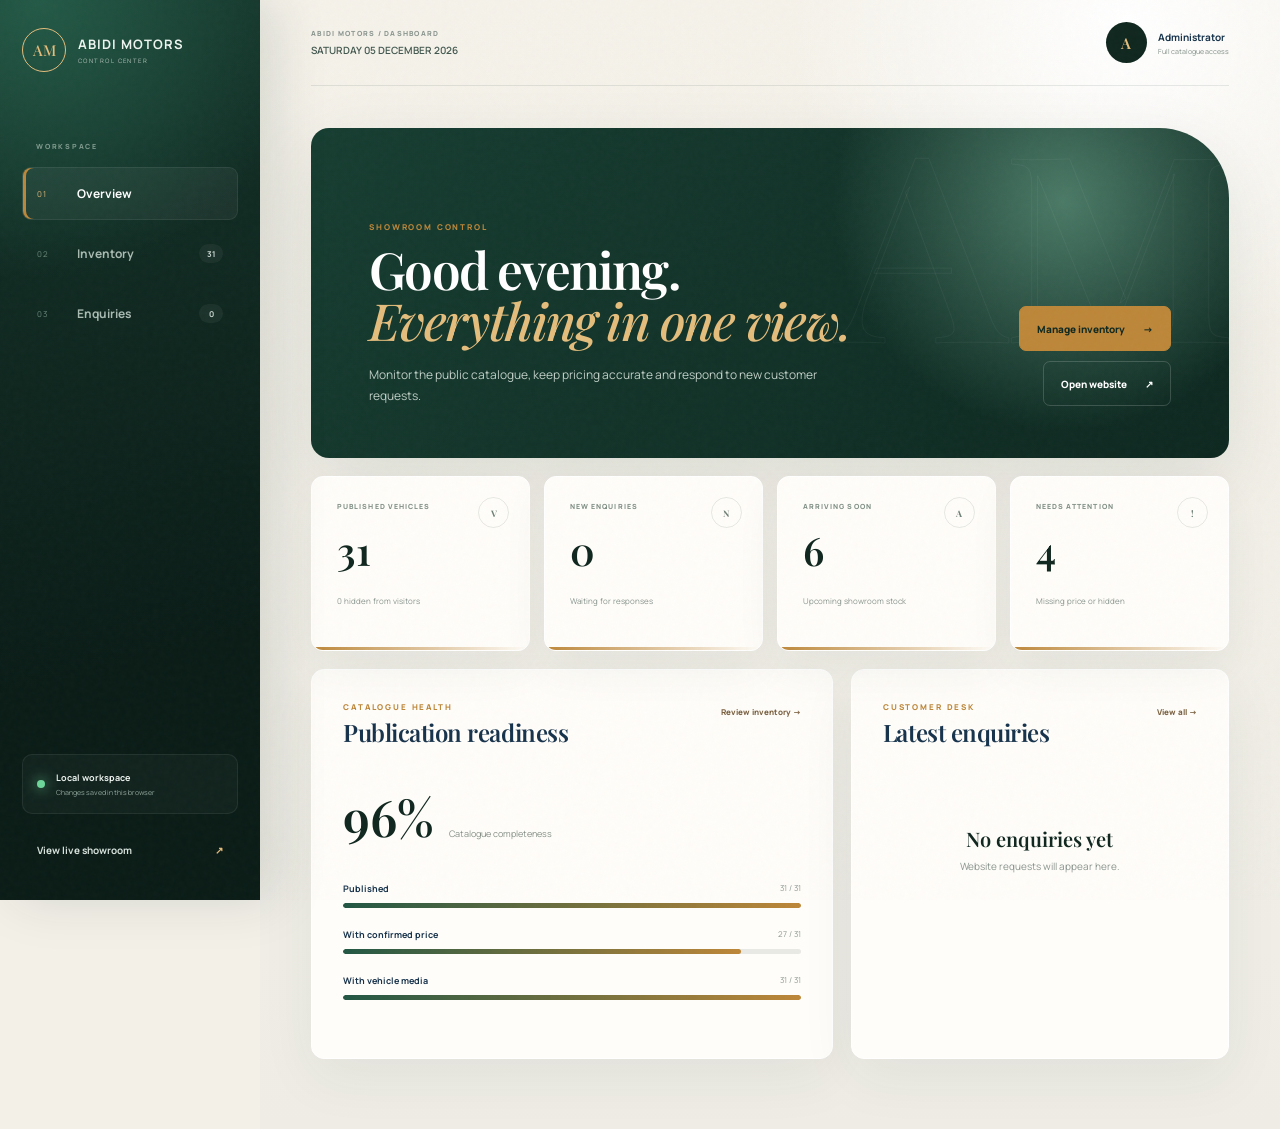
==== admin.html @ 611cca44 "Add files via upload" ====
<!doctype html>
<html lang="en">
<head>
  <meta charset="utf-8">
  <meta name="viewport" content="width=device-width,initial-scale=1,viewport-fit=cover">
  <meta name="theme-color" content="#10271f">
  <meta name="robots" content="noindex,nofollow,noarchive">
  <title>Abidi Motors — Control Center</title>
  <link rel="preconnect" href="https://fonts.googleapis.com">
  <link rel="stylesheet" href="https://fonts.googleapis.com/css2?family=Manrope:wght@400;500;600;700;800&family=Playfair+Display:wght@500;600&display=swap">
  <link rel="stylesheet" href="admin.css?v=20260910-1">
</head>
<body class="admin-body">
  <div class="admin-noise" aria-hidden="true"></div>
  <aside class="admin-sidebar" id="adminSidebar">
    <div class="sidebar-top">
      <a class="admin-brand" href="index.html" aria-label="Abidi Motors website"><span>AM</span><div><strong>ABIDI MOTORS</strong><small>CONTROL CENTER</small></div></a>
      <button class="sidebar-close" id="sidebarClose" aria-label="Close navigation">×</button>
    </div>
    <p class="nav-label">WORKSPACE</p>
    <nav class="admin-nav" aria-label="Administration">
      <button class="active" data-view="dashboard"><i>01</i><span>Overview</span></button>
      <button data-view="inventory"><i>02</i><span>Inventory</span><b id="navVehicleCount">31</b></button>
      <button data-view="enquiries"><i>03</i><span>Enquiries</span><b id="navLeadCount">0</b></button>
    </nav>
    <div class="sidebar-status"><span></span><div><b>Local workspace</b><small>Changes saved in this browser</small></div></div>
    <a class="back-site" href="index.html" target="_blank">View live showroom <span>↗</span></a>
  </aside>

  <main class="admin-main">
    <header class="admin-topbar">
      <div class="topbar-start"><button class="menu-button" id="menuButton" aria-label="Open navigation">☰</button><div><small>ABIDI MOTORS / <span id="currentSection">OVERVIEW</span></small><strong id="todayLabel"></strong></div></div>
      <div class="admin-user"><span>A</span><div><b>Administrator</b><small>Full catalogue access</small></div></div>
    </header>

    <section class="admin-view active" id="dashboardView" data-admin-view="dashboard">
      <div class="dashboard-hero">
        <div><p class="admin-eyebrow">SHOWROOM CONTROL</p><h1>Good <span id="dayPeriod">morning</span>.<br><em>Everything in one view.</em></h1><p>Monitor the public catalogue, keep pricing accurate and respond to new customer requests.</p></div>
        <div class="hero-actions"><button class="admin-button primary" data-go-view="inventory">Manage inventory <span>→</span></button><a class="admin-button ghost" href="index.html" target="_blank">Open website <span>↗</span></a></div>
      </div>

      <div class="metric-grid">
        <article><div class="metric-icon">V</div><small>PUBLISHED VEHICLES</small><strong id="activeMetric">0</strong><span id="activeMetricNote">Live in the catalogue</span></article>
        <article><div class="metric-icon">N</div><small>NEW ENQUIRIES</small><strong id="leadMetric">0</strong><span id="leadMetricNote">Waiting for response</span></article>
        <article><div class="metric-icon">A</div><small>ARRIVING SOON</small><strong id="arrivingMetric">0</strong><span>Upcoming showroom stock</span></article>
        <article><div class="metric-icon">!</div><small>NEEDS ATTENTION</small><strong id="attentionMetric">0</strong><span>Missing price or hidden</span></article>
      </div>

      <div class="dashboard-grid">
        <section class="admin-panel health-panel">
          <div class="panel-heading"><div><p class="admin-eyebrow">CATALOGUE HEALTH</p><h2>Publication readiness</h2></div><button class="text-action" data-go-view="inventory">Review inventory →</button></div>
          <div class="health-score"><strong id="healthScore">100%</strong><span>Catalogue completeness</span></div>
          <div class="health-bars">
            <div><span><b>Published</b><small id="publishedSummary"></small></span><i><b id="publishedBar"></b></i></div>
            <div><span><b>With confirmed price</b><small id="pricedSummary"></small></span><i><b id="pricedBar"></b></i></div>
            <div><span><b>With vehicle media</b><small id="mediaSummary"></small></span><i><b id="mediaBar"></b></i></div>
          </div>
        </section>
        <section class="admin-panel recent-panel">
          <div class="panel-heading"><div><p class="admin-eyebrow">CUSTOMER DESK</p><h2>Latest enquiries</h2></div><button class="text-action" data-go-view="enquiries">View all →</button></div>
          <div id="recentLeads" class="recent-leads"></div>
        </section>
      </div>
    </section>

    <section class="admin-view" id="inventoryView" data-admin-view="inventory" hidden>
      <div class="view-heading"><div><p class="admin-eyebrow">CATALOGUE / 2026</p><h1>Vehicle inventory</h1><p>Update commercial information without changing the approved model list.</p></div><div class="view-actions"><button class="admin-button ghost dark" id="exportInventory">Export JSON</button><button class="admin-button primary" id="resetInventory">Restore catalogue</button></div></div>
      <section class="admin-panel inventory-panel">
        <div class="inventory-tools">
          <label class="admin-search"><span>⌕</span><input id="adminSearch" type="search" placeholder="Search brand or model…"></label>
          <select id="adminStatusFilter" aria-label="Filter by status"><option value="all">All statuses</option><option>In stock</option><option>Arriving</option><option>On request</option><option>Reserved</option><option>Sold</option></select>
          <select id="adminVisibilityFilter" aria-label="Filter by visibility"><option value="all">All visibility</option><option value="published">Published</option><option value="hidden">Hidden</option></select>
        </div>
        <div class="table-meta"><span id="inventoryResultCount">31 vehicles</span><small>The approved catalogue is protected: brand and model names cannot be deleted here.</small></div>
        <div class="table-wrap">
          <table class="inventory-table"><thead><tr><th>VEHICLE</th><th>PRICE</th><th>STATUS</th><th>VISIBILITY</th><th>FEATURED</th><th><span class="sr-only">Actions</span></th></tr></thead><tbody id="adminRows"></tbody></table>
        </div>
        <div class="empty-state" id="inventoryEmpty" hidden><b>No vehicles found</b><span>Try changing your search or filters.</span></div>
      </section>
    </section>

    <section class="admin-view" id="enquiriesView" data-admin-view="enquiries" hidden>
      <div class="view-heading"><div><p class="admin-eyebrow">CUSTOMER RELATIONS</p><h1>Sales enquiries</h1><p>Review requests captured by the website and continue the conversation on WhatsApp.</p></div><div class="view-actions"><button class="admin-button ghost dark" id="exportLeads">Export enquiries</button></div></div>
      <section class="admin-panel leads-panel">
        <div class="inventory-tools lead-tools">
          <label class="admin-search"><span>⌕</span><input id="leadSearch" type="search" placeholder="Search name, phone or vehicle…"></label>
          <select id="leadStatusFilter" aria-label="Filter enquiry status"><option value="all">All enquiries</option><option>New</option><option>Contacted</option><option>Qualified</option><option>Closed</option></select>
        </div>
        <div class="lead-grid" id="leadGrid"></div>
        <div class="empty-state" id="leadEmpty" hidden><b>No enquiries yet</b><span>New contact-form requests will appear here automatically.</span></div>
      </section>
    </section>
  </main>

  <dialog id="editDialog" class="admin-dialog edit-dialog">
    <form id="editForm">
      <button type="button" class="dialog-close" data-close-dialog aria-label="Close">×</button>
      <div class="editor-preview"><img id="editPhoto" alt=""><span id="editPreviewStatus"></span></div>
      <div class="editor-fields">
        <p class="admin-eyebrow">INVENTORY EDITOR</p><h2 id="editTitle">Edit vehicle</h2><p class="dialog-intro">Update the information customers see in the public collection.</p><input type="hidden" name="id">
        <div class="form-row"><label>Brand<input name="brand" readonly></label><label>Model / trim<input name="model" readonly></label></div>
        <div class="form-row"><label>Display price (M)<input name="price" type="number" min="0" inputmode="numeric" placeholder="Leave empty for on request"></label><label>Status<select name="status"><option>In stock</option><option>Arriving</option><option>On request</option><option>Reserved</option><option>Sold</option></select></label></div>
        <div class="switch-row"><label><input type="checkbox" name="published"><span></span><div><b>Published</b><small>Visible in the public catalogue</small></div></label><label><input type="checkbox" name="featured"><span></span><div><b>Featured</b><small>Prioritized in catalogue sorting</small></div></label></div>
        <div class="dialog-actions"><button type="button" class="admin-button ghost dark" data-close-dialog>Cancel</button><button class="admin-button primary" type="submit">Save changes</button></div><p id="saveStatus" class="save-status" role="status"></p>
      </div>
    </form>
  </dialog>

  <dialog id="leadDialog" class="admin-dialog lead-dialog"><div id="leadDialogContent"></div></dialog>
  <div class="admin-toast" id="adminToast" role="status" aria-live="polite"></div>
  <div class="sidebar-backdrop" id="sidebarBackdrop"></div>
  <script src="data.js"></script><script src="admin.js?v=20260910-1"></script>
</body>
</html>
---- admin.css ----
:root{
  --forest:#10271f;--forest-2:#173d31;--forest-3:#235845;--paper:#f3f0e8;--paper-2:#e8e6df;
  --white:#fffdf8;--ink:#17334c;--muted:#728078;--gold:#bd8739;--gold-soft:#e4bd7c;
  --line:#19382d1a;--danger:#a3483e;--shadow:0 24px 70px #17352b18;--sidebar:260px;
}
*{box-sizing:border-box}
html{scroll-behavior:smooth}
body{margin:0;font-family:Manrope,Arial,sans-serif;color:var(--ink);background:var(--paper);-webkit-font-smoothing:antialiased}
button,input,select,textarea{font:inherit}button,a{tap-highlight-color:transparent}button{cursor:pointer}a{color:inherit;text-decoration:none}
[hidden]{display:none!important}.sr-only{position:absolute;width:1px;height:1px;padding:0;margin:-1px;overflow:hidden;clip:rect(0,0,0,0);white-space:nowrap;border:0}
.admin-noise{position:fixed;z-index:100;inset:0;pointer-events:none;opacity:.025;background-image:url("data:image/svg+xml,%3Csvg viewBox='0 0 180 180' xmlns='http://www.w3.org/2000/svg'%3E%3Cfilter id='n'%3E%3CfeTurbulence type='fractalNoise' baseFrequency='.9' numOctaves='4' stitchTiles='stitchTiles'/%3E%3C/filter%3E%3Crect width='100%25' height='100%25' filter='url(%23n)'/%3E%3C/svg%3E")}

.admin-sidebar{position:fixed;z-index:50;inset:0 auto 0 0;width:var(--sidebar);padding:28px 22px;display:flex;flex-direction:column;color:#eef4f0;background:radial-gradient(circle at 15% 0,#245a47 0,transparent 30%),linear-gradient(165deg,#143329,#0b1c17 72%);box-shadow:15px 0 50px #10271f20}
.sidebar-top{display:flex;align-items:center;justify-content:space-between}.admin-brand{display:flex;align-items:center;gap:12px}.admin-brand>span{width:44px;height:44px;display:grid;place-items:center;border:1px solid var(--gold-soft);border-radius:50%;color:var(--gold-soft);font:500 15px 'Playfair Display',Georgia,serif}.admin-brand strong,.admin-brand small{display:block}.admin-brand strong{font-size:13px;letter-spacing:.08em}.admin-brand small{margin-top:4px;color:#b8c5be;font-size:6px;letter-spacing:.24em}.sidebar-close{display:none;border:0;background:transparent;color:#fff;font-size:27px}
.nav-label{margin:70px 14px 16px;color:#7f9a8e;font-size:7px;font-weight:800;letter-spacing:.25em}.admin-nav{display:grid;gap:7px}.admin-nav button{min-height:53px;padding:0 14px;display:grid;grid-template-columns:32px 1fr auto;align-items:center;gap:8px;border:1px solid transparent;border-radius:9px;background:transparent;color:#a9bbb2;text-align:left;transition:.25s}.admin-nav button i{color:#6d8b7e;font-size:8px;font-style:normal;letter-spacing:.12em}.admin-nav button span{font-size:12px;font-weight:700}.admin-nav button b{min-width:24px;padding:4px 7px;border-radius:20px;background:#ffffff0d;color:#cbd8d1;font-size:8px;text-align:center}.admin-nav button:hover{background:#ffffff09;color:#fff}.admin-nav button.active{border-color:#ffffff12;background:#ffffff0d;color:#fff;box-shadow:inset 3px 0 var(--gold)}.admin-nav button.active i{color:var(--gold-soft)}.admin-nav button.active b{background:var(--gold);color:#10271f}
.sidebar-status{margin-top:auto;padding:16px 14px;display:flex;align-items:center;gap:11px;border:1px solid #ffffff12;border-radius:10px;background:#ffffff08}.sidebar-status>span{width:8px;height:8px;border-radius:50%;background:#6ed69a;box-shadow:0 0 14px #6ed69a}.sidebar-status b,.sidebar-status small{display:block}.sidebar-status b{font-size:9px}.sidebar-status small{margin-top:4px;color:#91a69c;font-size:7px}.back-site{margin-top:14px;padding:15px;display:flex;justify-content:space-between;color:#d7e2dc;font-size:10px;font-weight:700}.back-site span{color:var(--gold-soft)}

.admin-main{min-height:100vh;margin-left:var(--sidebar);padding:0 clamp(25px,4vw,64px) 70px;background:radial-gradient(circle at 85% 2%,#fff 0,transparent 24%),linear-gradient(#f5f2ea,#eeece5)}
.admin-topbar{height:86px;display:flex;align-items:center;justify-content:space-between;border-bottom:1px solid var(--line)}.topbar-start{display:flex;align-items:center;gap:14px}.topbar-start small,.topbar-start strong{display:block}.topbar-start small{color:#8b968f;font-size:7px;font-weight:800;letter-spacing:.18em}.topbar-start strong{margin-top:5px;color:#42584f;font-size:10px;font-weight:600}.menu-button{display:none;width:44px;height:44px;border:1px solid var(--line);border-radius:8px;background:#fff;color:var(--forest);font-size:20px}.admin-user{display:flex;align-items:center;gap:11px}.admin-user>span{width:41px;height:41px;display:grid;place-items:center;border-radius:50%;background:var(--forest);color:var(--gold-soft);font:600 15px 'Playfair Display',Georgia,serif}.admin-user b,.admin-user small{display:block}.admin-user b{font-size:10px}.admin-user small{margin-top:3px;color:#829087;font-size:7px}

.admin-view{padding-top:42px;animation:viewIn .42s ease both}.admin-view h1{margin:0;font:600 clamp(38px,4vw,62px)/1 'Playfair Display',Georgia,serif;letter-spacing:-.035em}.admin-view h2{margin:7px 0 0;font:600 24px/1.1 'Playfair Display',Georgia,serif;letter-spacing:-.02em}.admin-eyebrow{margin:0;color:var(--gold);font-size:8px;font-weight:800;letter-spacing:.23em}.dashboard-hero{min-height:330px;padding:52px 58px;display:flex;align-items:flex-end;justify-content:space-between;gap:40px;overflow:hidden;position:relative;border-radius:18px 70px 18px 18px;color:#fff;background:radial-gradient(circle at 82% 22%,#4b7a67 0,transparent 29%),linear-gradient(135deg,#173d31,#0e2820);box-shadow:var(--shadow)}.dashboard-hero:after{content:"AM";position:absolute;right:-1%;top:-20%;color:transparent;-webkit-text-stroke:1px #ffffff0c;font:600 260px 'Playfair Display',Georgia,serif}.dashboard-hero>div{position:relative;z-index:1}.dashboard-hero h1{margin:12px 0 18px}.dashboard-hero h1 em{color:var(--gold-soft);font-weight:500}.dashboard-hero p:not(.admin-eyebrow){max-width:600px;margin:0;color:#bfcec6;font-size:12px;line-height:1.75}.hero-actions,.view-actions{display:flex;gap:10px;flex-wrap:wrap}.hero-actions{justify-content:flex-end}
.admin-button{min-height:45px;padding:0 17px;display:inline-flex;align-items:center;justify-content:center;gap:18px;border:1px solid transparent;border-radius:7px;background:transparent;font-size:10px;font-weight:800;white-space:nowrap}.admin-button.primary{border-color:var(--gold);background:var(--gold);color:#12291f}.admin-button.primary:hover{background:#d39d4d}.admin-button.ghost{border-color:#ffffff2b;color:#fff}.admin-button.ghost:hover{background:#ffffff0c}.admin-button.ghost.dark{border-color:var(--line);background:#fff;color:var(--ink)}.admin-button.ghost.dark:hover{border-color:#bd873970}

.metric-grid{margin-top:18px;display:grid;grid-template-columns:repeat(4,1fr);gap:14px}.metric-grid article{min-height:175px;padding:25px;position:relative;overflow:hidden;border:1px solid #fff;border-radius:12px;background:#fffdf9;box-shadow:0 16px 45px #223d3210}.metric-grid article:after{content:"";position:absolute;left:0;right:0;bottom:0;height:3px;background:linear-gradient(90deg,var(--gold),transparent)}.metric-icon{position:absolute;right:20px;top:20px;width:31px;height:31px;display:grid;place-items:center;border:1px solid var(--line);border-radius:50%;color:#6e8077;font:700 9px 'Playfair Display',Georgia,serif}.metric-grid small{display:block;color:#819087;font-size:7px;font-weight:800;letter-spacing:.15em}.metric-grid strong{display:block;margin:20px 0 17px;color:var(--forest);font:600 39px/1 'Playfair Display',Georgia,serif}.metric-grid span{color:#88948e;font-size:8px}

.dashboard-grid{margin-top:18px;display:grid;grid-template-columns:1.16fr .84fr;gap:18px}.admin-panel{border:1px solid #fff;border-radius:13px;background:#fffdf9;box-shadow:0 18px 55px #20392f10}.health-panel,.recent-panel{min-height:390px;padding:31px}.panel-heading{display:flex;align-items:start;justify-content:space-between;gap:20px}.text-action{padding:5px 0;border:0;background:none;color:#7b6141;font-size:8px;font-weight:800}.health-score{margin:38px 0 32px;display:flex;align-items:baseline;gap:15px}.health-score strong{color:var(--forest);font:600 50px 'Playfair Display',Georgia,serif}.health-score span{color:#859087;font-size:9px}.health-bars{display:grid;gap:20px}.health-bars>div>span{display:flex;justify-content:space-between;margin-bottom:8px}.health-bars b{font-size:9px}.health-bars small{color:#8c9791;font-size:8px}.health-bars i{height:5px;display:block;overflow:hidden;border-radius:9px;background:#e8e9e5}.health-bars i b{height:100%;display:block;border-radius:9px;background:linear-gradient(90deg,var(--forest-3),var(--gold));transition:width .5s ease}
.recent-leads{margin-top:25px;display:grid}.recent-lead{padding:15px 0;display:grid;grid-template-columns:37px 1fr auto;align-items:center;gap:12px;border-top:1px solid var(--line)}.recent-lead:first-child{border-top:0}.recent-lead>span{width:37px;height:37px;display:grid;place-items:center;border-radius:50%;background:#e6ebe7;color:var(--forest);font-size:10px;font-weight:800}.recent-lead b,.recent-lead small{display:block}.recent-lead b{font-size:10px}.recent-lead small{margin-top:4px;color:#89958e;font-size:8px}.recent-lead button{border:0;background:none;color:var(--gold);font-size:15px}.recent-empty{padding:55px 20px;text-align:center;color:#8a958f;font-size:10px}.recent-empty b{display:block;margin-bottom:7px;color:var(--forest);font:600 20px 'Playfair Display',Georgia,serif}

.view-heading{min-height:155px;display:flex;align-items:flex-end;justify-content:space-between;gap:40px}.view-heading>div>p:not(.admin-eyebrow){margin:14px 0 0;color:#75837b;font-size:11px}.inventory-panel,.leads-panel{margin-top:28px;overflow:hidden}.inventory-tools{padding:18px;display:grid;grid-template-columns:minmax(300px,1fr) 190px 190px;gap:10px;border-bottom:1px solid var(--line);background:#f9f7f1}.inventory-tools input,.inventory-tools select{width:100%;height:48px;border:1px solid var(--line);border-radius:7px;background:#fff;color:var(--ink);outline:none;font-size:11px}.inventory-tools input:focus,.inventory-tools select:focus{border-color:#bd873980;box-shadow:0 0 0 3px #bd873912}.inventory-tools select{padding:0 13px}.admin-search{position:relative}.admin-search span{position:absolute;z-index:1;left:15px;top:9px;color:var(--gold);font-size:21px}.admin-search input{padding:0 14px 0 43px}.table-meta{padding:14px 20px;display:flex;justify-content:space-between;color:#7f8d85;font-size:9px}.table-meta span{color:var(--forest);font-weight:800}.table-wrap{overflow:auto}.inventory-table{width:100%;border-collapse:collapse}.inventory-table th,.inventory-table td{padding:15px 20px;border-top:1px solid var(--line);text-align:left;white-space:nowrap}.inventory-table th{color:#8a958f;background:#fcfaf5;font-size:7px;letter-spacing:.14em}.vehicle-cell{display:flex;align-items:center;gap:13px}.vehicle-thumb{width:76px;aspect-ratio:16/10;object-fit:cover;border-radius:7px;background:#e9ebe7}.vehicle-cell b,.vehicle-cell small{display:block}.vehicle-cell b{font-size:10px}.vehicle-cell small{margin-top:4px;color:#8a968f;font-size:8px}.price-cell b{display:block;color:var(--forest);font:600 16px 'Playfair Display',Georgia,serif}.price-cell small{color:#909b95;font-size:7px}.status-pill,.visibility-pill,.feature-pill{display:inline-flex;align-items:center;gap:6px;min-height:26px;padding:0 9px;border-radius:20px;font-size:7px;font-weight:800;text-transform:uppercase;letter-spacing:.08em}.status-pill{background:#edf0ec;color:#456257}.status-pill.arriving{background:#f5ead9;color:#966728}.status-pill.on-request{background:#e8edf0;color:#537080}.status-pill.sold,.status-pill.reserved{background:#eee5e3;color:#845049}.visibility-pill{color:#2e7252;background:#e1f0e7}.visibility-pill:before{content:"";width:5px;height:5px;border-radius:50%;background:#43a170}.visibility-pill.hidden{color:#7d8882;background:#eceeeb}.visibility-pill.hidden:before{background:#9ba39f}.feature-pill{color:#8a5d1f;background:#f5e7ce}.feature-pill.off{color:#939c97;background:#f0f1ef}.row-edit{min-height:37px;padding:0 13px;border:1px solid var(--line);border-radius:6px;background:#fff;color:var(--forest);font-size:8px;font-weight:800}.row-edit:hover{border-color:#bd873980;color:#99671f}.empty-state{padding:80px 20px;text-align:center}.empty-state b,.empty-state span{display:block}.empty-state b{font:600 25px 'Playfair Display',Georgia,serif}.empty-state span{margin-top:7px;color:#829087;font-size:10px}

.lead-tools{grid-template-columns:minmax(300px,1fr) 210px}.lead-grid{padding:18px;display:grid;grid-template-columns:repeat(3,minmax(0,1fr));gap:12px}.lead-card{min-height:235px;padding:22px;display:flex;flex-direction:column;border:1px solid var(--line);border-radius:10px;background:#fff;transition:.25s}.lead-card:hover{translate:0 -3px;border-color:#bd873970;box-shadow:0 18px 45px #18382c14}.lead-card-head{display:flex;align-items:center;justify-content:space-between}.lead-status{padding:5px 8px;border-radius:20px;background:#e2f0e8;color:#347253;font-size:7px;font-weight:800;text-transform:uppercase}.lead-status.contacted{background:#e6edf1;color:#4e7082}.lead-status.qualified{background:#f4e8d3;color:#8f6225}.lead-status.closed{background:#ececea;color:#7b8580}.lead-card time{color:#8b9790;font-size:7px}.lead-card h3{margin:22px 0 5px;font:600 21px 'Playfair Display',Georgia,serif}.lead-card>p{margin:0;color:#78867e;font-size:9px}.lead-vehicle{margin-top:19px!important;padding-top:15px;border-top:1px solid var(--line);color:var(--forest)!important;font-weight:700}.lead-card button{margin-top:auto;padding:14px 0 0;border:0;border-top:1px solid var(--line);background:none;color:#99671f;font-size:8px;font-weight:800;text-align:left}

.admin-dialog{width:min(940px,94vw);max-height:90vh;padding:0;overflow:auto;border:1px solid #e2c38f;border-radius:16px;background:#fffdf8;color:var(--ink);box-shadow:0 45px 140px #07140f8c}.admin-dialog::backdrop{background:#081610d9;backdrop-filter:blur(9px)}.edit-dialog form{display:grid;grid-template-columns:.9fr 1.1fr}.dialog-close{position:absolute;z-index:4;right:14px;top:14px;width:40px;height:40px;border:1px solid #ffffff35;border-radius:50%;background:#10271fd9;color:#fff;font-size:20px}.editor-preview{min-height:610px;position:relative;overflow:hidden;background:#dfe5e1}.editor-preview:after{content:"";position:absolute;inset:0;background:linear-gradient(0deg,#0d251db8,transparent 55%)}.editor-preview img{width:100%;height:100%;position:absolute;object-fit:cover}.editor-preview span{position:absolute;z-index:2;left:26px;bottom:26px;padding:7px 10px;border-radius:20px;background:#10271fd9;color:#fff;font-size:8px;text-transform:uppercase;letter-spacing:.1em}.editor-fields{padding:50px 44px;position:relative}.editor-fields h2{margin:8px 0 10px;font:600 35px 'Playfair Display',Georgia,serif}.dialog-intro{margin:0 0 28px;color:#7e8983;font-size:10px}.editor-fields label{display:block;color:#78857e;font-size:8px;font-weight:800;letter-spacing:.1em;text-transform:uppercase}.editor-fields input,.editor-fields select{width:100%;height:48px;margin-top:8px;padding:0 12px;border:1px solid var(--line);border-radius:6px;background:#f8f6f0;color:var(--ink);outline:0;font-size:12px}.editor-fields input:focus,.editor-fields select:focus{border-color:#bd873980}.editor-fields input[readonly]{color:#849088;background:#eeeee9}.form-row{display:grid;grid-template-columns:1fr 1fr;gap:13px;margin-top:16px}.switch-row{margin-top:22px;display:grid;grid-template-columns:1fr 1fr;gap:10px}.switch-row label{min-height:70px;padding:14px;display:grid;grid-template-columns:35px 1fr;align-items:center;gap:11px;border:1px solid var(--line);border-radius:7px;background:#fbf9f4;cursor:pointer}.switch-row input{position:absolute;opacity:0;pointer-events:none}.switch-row label>span{width:35px;height:21px;padding:2px;border-radius:20px;background:#ccd1cd;transition:.2s}.switch-row label>span:before{content:"";width:17px;height:17px;display:block;border-radius:50%;background:#fff;box-shadow:0 2px 7px #0002;transition:.2s}.switch-row input:checked+span{background:var(--forest-3)}.switch-row input:checked+span:before{translate:14px 0}.switch-row b,.switch-row small{display:block}.switch-row b{color:var(--ink);font-size:9px}.switch-row small{margin-top:4px;color:#8b9690;font-size:7px;font-weight:500;letter-spacing:0;text-transform:none}.dialog-actions{margin-top:28px;display:flex;justify-content:flex-end;gap:8px}.save-status{min-height:17px;margin:12px 0 0;color:#337153;font-size:9px;text-align:right}
.lead-dialog{width:min(590px,92vw)}.lead-dialog-inner{padding:45px}.lead-dialog h2{margin:8px 0 6px;font:600 34px 'Playfair Display',Georgia,serif}.lead-dialog .lead-phone{color:#78867e;font-size:11px}.lead-message{margin:28px 0;padding:20px;border-left:3px solid var(--gold);background:#f3f1ea;color:#52645b;font-size:11px;line-height:1.75}.lead-detail-grid{display:grid;grid-template-columns:1fr 1fr;gap:1px;background:var(--line)}.lead-detail-grid div{padding:15px;background:#fff}.lead-detail-grid small,.lead-detail-grid b{display:block}.lead-detail-grid small{color:#8a958f;font-size:7px}.lead-detail-grid b{margin-top:6px;font-size:10px}.lead-dialog-actions{margin-top:25px;display:flex;flex-wrap:wrap;gap:8px}.lead-dialog-actions select{height:45px;padding:0 12px;border:1px solid var(--line);border-radius:6px;background:#fff;color:var(--ink);font-size:10px}.lead-dialog-actions .admin-button{flex:1}.danger-action{margin-top:18px;border:0;background:none;color:var(--danger);font-size:8px}.admin-toast{position:fixed;z-index:110;right:24px;bottom:24px;max-width:340px;padding:14px 18px;border-radius:8px;background:var(--forest);color:#fff;box-shadow:0 18px 55px #08161055;font-size:10px;opacity:0;translate:0 20px;pointer-events:none;transition:.25s}.admin-toast.show{opacity:1;translate:0 0}.sidebar-backdrop{display:none}

@keyframes viewIn{from{opacity:0;translate:0 10px}to{opacity:1;translate:0 0}}
@media(max-width:1250px){.metric-grid{grid-template-columns:repeat(2,1fr)}.dashboard-grid{grid-template-columns:1fr}.lead-grid{grid-template-columns:repeat(2,1fr)}}
@media(max-width:900px){:root{--sidebar:0px}.admin-sidebar{width:min(290px,86vw);translate:-105% 0;transition:translate .28s ease}.admin-sidebar.open{translate:0}.sidebar-close,.menu-button{display:block}.sidebar-backdrop{position:fixed;z-index:40;inset:0;display:block;background:#07140fa6;opacity:0;pointer-events:none;transition:.25s}.sidebar-backdrop.show{opacity:1;pointer-events:auto}.admin-main{margin-left:0;padding-inline:24px}.dashboard-hero{padding:45px 35px}.inventory-tools{grid-template-columns:1fr 1fr}.admin-search{grid-column:1/-1}.edit-dialog form{grid-template-columns:1fr}.editor-preview{min-height:300px}.editor-fields{padding:38px 30px}}
@media(max-width:620px){.admin-main{padding:0 max(14px,env(safe-area-inset-right)) max(45px,env(safe-area-inset-bottom)) max(14px,env(safe-area-inset-left))}.admin-topbar{height:74px}.admin-user>div{display:none}.admin-view{padding-top:25px}.dashboard-hero{min-height:430px;padding:36px 24px;align-items:flex-start;flex-direction:column;border-radius:12px 42px 12px 12px}.dashboard-hero h1{font-size:43px}.hero-actions{width:100%;justify-content:stretch}.hero-actions .admin-button{flex:1}.metric-grid{grid-template-columns:1fr 1fr;gap:9px}.metric-grid article{min-height:150px;padding:19px}.metric-grid strong{font-size:34px}.metric-grid span{line-height:1.4}.dashboard-grid{gap:10px}.health-panel,.recent-panel{min-height:0;padding:22px 18px}.panel-heading{align-items:flex-start}.panel-heading h2{font-size:20px}.view-heading{min-height:145px;align-items:flex-start;flex-direction:column;gap:20px}.view-heading h1{font-size:42px}.view-actions{width:100%}.view-actions .admin-button{flex:1}.inventory-panel,.leads-panel{margin-top:18px}.inventory-tools,.lead-tools{grid-template-columns:1fr;padding:12px}.admin-search{grid-column:auto}.inventory-tools input,.inventory-tools select{font-size:16px}.table-meta{align-items:flex-start;flex-direction:column;gap:6px}.table-wrap{overscroll-behavior-x:contain}.inventory-table{min-width:850px}.lead-grid{grid-template-columns:1fr;padding:12px}.form-row,.switch-row{grid-template-columns:1fr}.editor-preview{min-height:230px}.editor-fields{padding:35px 20px}.editor-fields input,.editor-fields select{font-size:16px}.dialog-actions .admin-button{flex:1}.lead-dialog-inner{padding:40px 22px 28px}.lead-detail-grid{grid-template-columns:1fr}.admin-toast{left:14px;right:14px;bottom:max(14px,env(safe-area-inset-bottom));text-align:center}}
@media(max-width:390px){.metric-grid{grid-template-columns:1fr}.dashboard-hero{min-height:460px}.hero-actions{flex-direction:column}.health-score{align-items:flex-start;flex-direction:column;gap:4px}}
@media(prefers-reduced-motion:reduce){*,*:before,*:after{scroll-behavior:auto!important;animation-duration:.01ms!important;transition-duration:.01ms!important}}
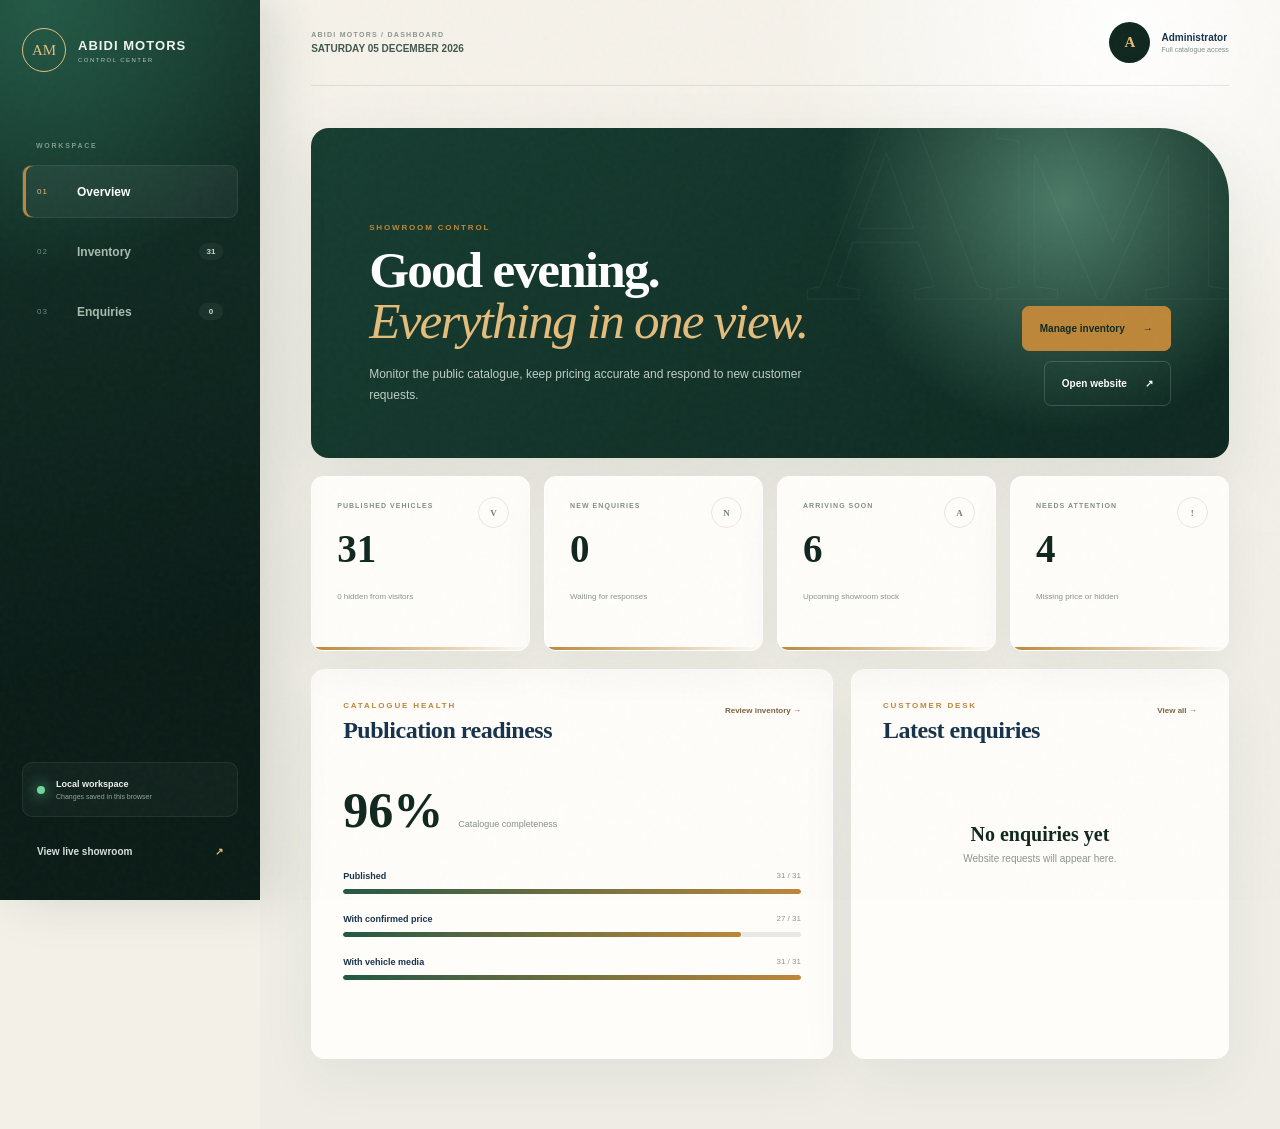
==== commit aea0c11c: "Optimize showroom performance and local assets" ====
--- a/admin.html
+++ b/admin.html
@@ -6,8 +6,7 @@
   <meta name="theme-color" content="#10271f">
   <meta name="robots" content="noindex,nofollow,noarchive">
   <title>Abidi Motors — Control Center</title>
-  <link rel="preconnect" href="https://fonts.googleapis.com">
-  <link rel="stylesheet" href="https://fonts.googleapis.com/css2?family=Manrope:wght@400;500;600;700;800&family=Playfair+Display:wght@500;600&display=swap">
+  <link rel="icon" href="data:image/svg+xml,%3Csvg xmlns='http://www.w3.org/2000/svg' viewBox='0 0 64 64'%3E%3Crect width='64' height='64' rx='15' fill='%2310271f'/%3E%3Ctext x='32' y='41' text-anchor='middle' font-family='serif' font-size='26' fill='%23e4bd7c'%3EAM%3C/text%3E%3C/svg%3E">
   <link rel="stylesheet" href="admin.css?v=20260910-1">
 </head>
 <body class="admin-body">
@@ -109,6 +108,6 @@
   <dialog id="leadDialog" class="admin-dialog lead-dialog"><div id="leadDialogContent"></div></dialog>
   <div class="admin-toast" id="adminToast" role="status" aria-live="polite"></div>
   <div class="sidebar-backdrop" id="sidebarBackdrop"></div>
-  <script src="data.js"></script><script src="admin.js?v=20260910-1"></script>
+  <script src="data.js"></script><script src="admin.js?v=20260912-1"></script>
 </body>
 </html>
